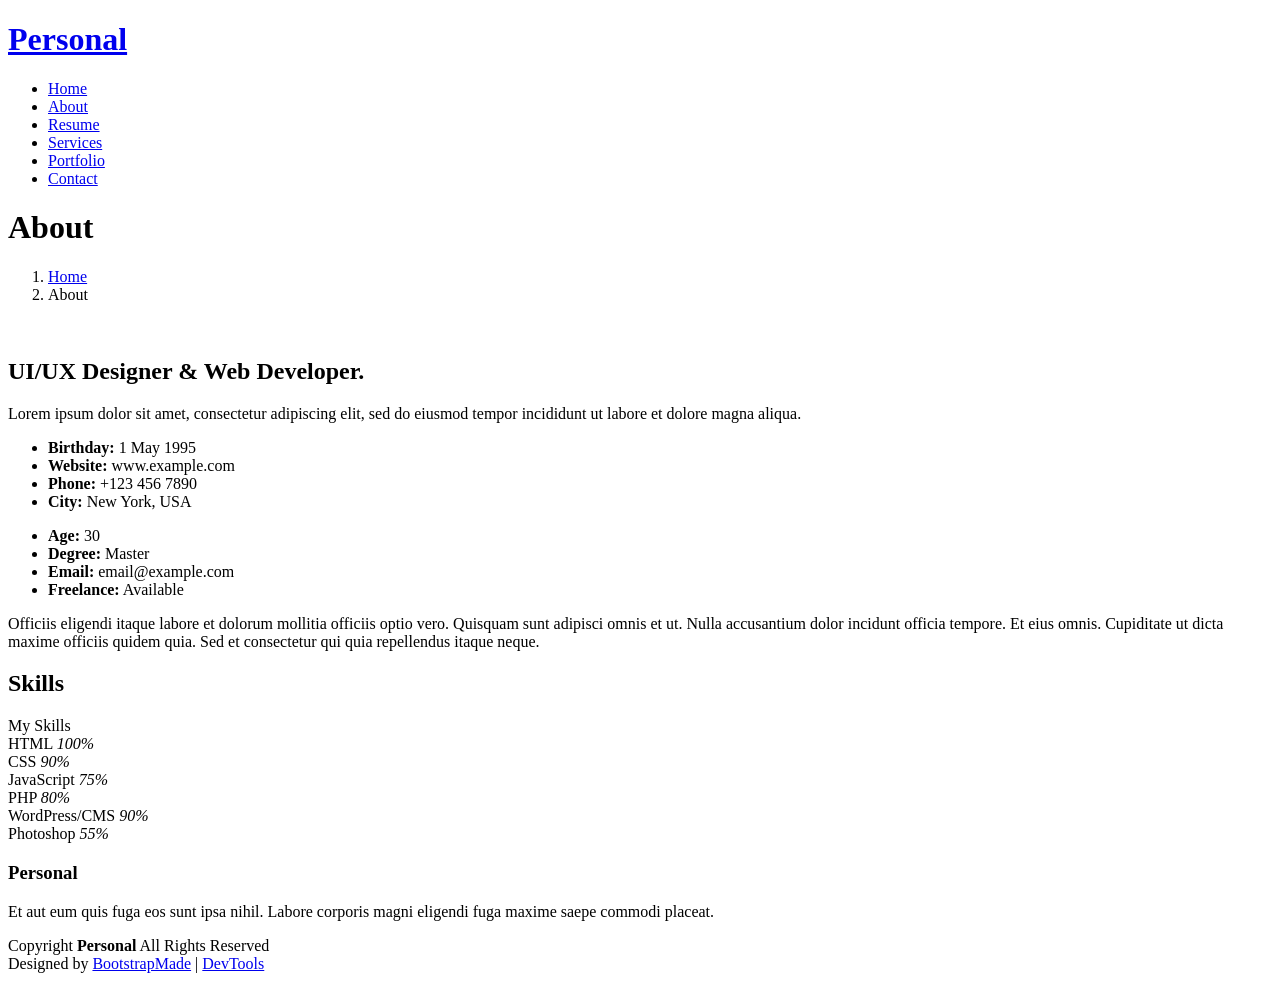
==== about.html @ 9b99c226 "Add files via upload" ====
<!DOCTYPE html>
<html lang="en">

<head>
  <meta charset="utf-8">
  <meta content="width=device-width, initial-scale=1.0" name="viewport">
  <title>About - Personal Bootstrap Template</title>
  <meta name="description" content="">
  <meta name="keywords" content="">

  <!-- Favicons -->
  <link href="assets/img/favicon.png" rel="icon">
  <link href="assets/img/apple-touch-icon.png" rel="apple-touch-icon">

  <!-- Fonts -->
  <link href="https://fonts.googleapis.com" rel="preconnect">
  <link href="https://fonts.gstatic.com" rel="preconnect" crossorigin>
  <link href="https://fonts.googleapis.com/css2?family=Roboto:ital,wght@0,100;0,300;0,400;0,500;0,700;0,900;1,100;1,300;1,400;1,500;1,700;1,900&family=Poppins:ital,wght@0,100;0,200;0,300;0,400;0,500;0,600;0,700;0,800;0,900;1,100;1,200;1,300;1,400;1,500;1,600;1,700;1,800;1,900&family=Raleway:ital,wght@0,100;0,200;0,300;0,400;0,500;0,600;0,700;0,800;0,900;1,100;1,200;1,300;1,400;1,500;1,600;1,700;1,800;1,900&display=swap" rel="stylesheet">

  <!-- Vendor CSS Files -->
  <link href="assets/vendor/bootstrap/css/bootstrap.min.css" rel="stylesheet">
  <link href="assets/vendor/bootstrap-icons/bootstrap-icons.css" rel="stylesheet">
  <link href="assets/vendor/aos/aos.css" rel="stylesheet">
  <link href="assets/vendor/swiper/swiper-bundle.min.css" rel="stylesheet">
  <link href="assets/vendor/glightbox/css/glightbox.min.css" rel="stylesheet">

  <!-- Main CSS File -->
  <link href="assets/css/main.css" rel="stylesheet">

  <!-- =======================================================
  * Template Name: Personal
  * Template URL: https://bootstrapmade.com/personal-free-resume-bootstrap-template/
  * Updated: Mar 05 2025 with Bootstrap v5.3.3
  * Author: BootstrapMade.com
  * License: https://bootstrapmade.com/license/
  ======================================================== -->
</head>

<body class="about-page">

  <header id="header" class="header d-flex align-items-center fixed-top">
    <div class="container-fluid container-xl position-relative d-flex align-items-center justify-content-between">

      <a href="index.html" class="logo d-flex align-items-center">
        <!-- Uncomment the line below if you also wish to use an image logo -->
        <!-- <img src="assets/img/logo.webp" alt=""> -->
        <h1 class="sitename">Personal</h1>
      </a>

      <nav id="navmenu" class="navmenu">
        <ul>
          <li><a href="index.html">Home</a></li>
          <li><a href="about.html" class="active">About</a></li>
          <li><a href="resume.html">Resume</a></li>
          <li><a href="services.html">Services</a></li>
          <li><a href="portfolio.html">Portfolio</a></li>
          <li><a href="contact.html">Contact</a></li>
        </ul>
        <i class="mobile-nav-toggle d-xl-none bi bi-list"></i>
      </nav>

    </div>
  </header>

  <main class="main">

    <!-- Page Title -->
    <div class="page-title" data-aos="fade">
      <div class="heading">
        <div class="container">
          <div class="row d-flex justify-content-center text-center">
            <div class="col-lg-8">
              <h1>About</h1>
            </div>
          </div>
        </div>
      </div>
      <nav class="breadcrumbs">
        <div class="container">
          <ol>
            <li><a href="index.html">Home</a></li>
            <li class="current">About</li>
          </ol>
        </div>
      </nav>
    </div><!-- End Page Title -->

    <!-- About Section -->
    <section id="about" class="about section">

      <div class="container" data-aos="fade-up" data-aos-delay="100">

        <div class="row gy-4 justify-content-center">
          <div class="col-lg-4">
            <img src="assets/img/profile-img.jpg" class="img-fluid" alt="">
          </div>
          <div class="col-lg-8 content">
            <h2>UI/UX Designer &amp; Web Developer.</h2>
            <p class="fst-italic py-3">
              Lorem ipsum dolor sit amet, consectetur adipiscing elit, sed do eiusmod tempor incididunt ut labore et dolore
              magna aliqua.
            </p>
            <div class="row">
              <div class="col-lg-6">
                <ul>
                  <li><i class="bi bi-chevron-right"></i> <strong>Birthday:</strong> <span>1 May 1995</span></li>
                  <li><i class="bi bi-chevron-right"></i> <strong>Website:</strong> <span>www.example.com</span></li>
                  <li><i class="bi bi-chevron-right"></i> <strong>Phone:</strong> <span>+123 456 7890</span></li>
                  <li><i class="bi bi-chevron-right"></i> <strong>City:</strong> <span>New York, USA</span></li>
                </ul>
              </div>
              <div class="col-lg-6">
                <ul>
                  <li><i class="bi bi-chevron-right"></i> <strong>Age:</strong> <span>30</span></li>
                  <li><i class="bi bi-chevron-right"></i> <strong>Degree:</strong> <span>Master</span></li>
                  <li><i class="bi bi-chevron-right"></i> <strong>Email:</strong> <span>email@example.com</span></li>
                  <li><i class="bi bi-chevron-right"></i> <strong>Freelance:</strong> <span>Available</span></li>
                </ul>
              </div>
            </div>
            <p class="py-3">
              Officiis eligendi itaque labore et dolorum mollitia officiis optio vero. Quisquam sunt adipisci omnis et ut. Nulla accusantium dolor incidunt officia tempore. Et eius omnis.
              Cupiditate ut dicta maxime officiis quidem quia. Sed et consectetur qui quia repellendus itaque neque.
            </p>
          </div>
        </div>

      </div>

    </section><!-- /About Section -->

    <!-- Skills Section -->
    <section id="skills" class="skills section">

      <!-- Section Title -->
      <div class="container section-title" data-aos="fade-up">
        <h2>Skills</h2>
        <div><span>My</span> <span class="description-title">Skills</span></div>
      </div><!-- End Section Title -->

      <div class="container" data-aos="fade-up" data-aos-delay="100">

        <div class="row skills-content skills-animation">

          <div class="col-lg-6">

            <div class="progress">
              <span class="skill"><span>HTML</span> <i class="val">100%</i></span>
              <div class="progress-bar-wrap">
                <div class="progress-bar" role="progressbar" aria-valuenow="100" aria-valuemin="0" aria-valuemax="100"></div>
              </div>
            </div><!-- End Skills Item -->

            <div class="progress">
              <span class="skill"><span>CSS</span> <i class="val">90%</i></span>
              <div class="progress-bar-wrap">
                <div class="progress-bar" role="progressbar" aria-valuenow="90" aria-valuemin="0" aria-valuemax="100"></div>
              </div>
            </div><!-- End Skills Item -->

            <div class="progress">
              <span class="skill"><span>JavaScript</span> <i class="val">75%</i></span>
              <div class="progress-bar-wrap">
                <div class="progress-bar" role="progressbar" aria-valuenow="75" aria-valuemin="0" aria-valuemax="100"></div>
              </div>
            </div><!-- End Skills Item -->

          </div>

          <div class="col-lg-6">

            <div class="progress">
              <span class="skill"><span>PHP</span> <i class="val">80%</i></span>
              <div class="progress-bar-wrap">
                <div class="progress-bar" role="progressbar" aria-valuenow="80" aria-valuemin="0" aria-valuemax="100"></div>
              </div>
            </div><!-- End Skills Item -->

            <div class="progress">
              <span class="skill"><span>WordPress/CMS</span> <i class="val">90%</i></span>
              <div class="progress-bar-wrap">
                <div class="progress-bar" role="progressbar" aria-valuenow="90" aria-valuemin="0" aria-valuemax="100"></div>
              </div>
            </div><!-- End Skills Item -->

            <div class="progress">
              <span class="skill"><span>Photoshop</span> <i class="val">55%</i></span>
              <div class="progress-bar-wrap">
                <div class="progress-bar" role="progressbar" aria-valuenow="55" aria-valuemin="0" aria-valuemax="100"></div>
              </div>
            </div><!-- End Skills Item -->

          </div>

        </div>

      </div>

    </section><!-- /Skills Section -->

  </main>

  <footer id="footer" class="footer dark-background">
    <div class="container">
      <h3 class="sitename">Personal</h3>
      <p>Et aut eum quis fuga eos sunt ipsa nihil. Labore corporis magni eligendi fuga maxime saepe commodi placeat.</p>
      <div class="social-links d-flex justify-content-center">
        <a href=""><i class="bi bi-twitter-x"></i></a>
        <a href=""><i class="bi bi-facebook"></i></a>
        <a href=""><i class="bi bi-instagram"></i></a>
        <a href=""><i class="bi bi-skype"></i></a>
        <a href=""><i class="bi bi-linkedin"></i></a>
      </div>
      <div class="container">
        <div class="copyright">
          <span>Copyright</span> <strong class="px-1 sitename">Personal</strong> <span>All Rights Reserved</span>
        </div>
        <div class="credits">
          <!-- All the links in the footer should remain intact. -->
          <!-- You can delete the links only if you've purchased the pro version. -->
          <!-- Licensing information: https://bootstrapmade.com/license/ -->
          <!-- Purchase the pro version with working PHP/AJAX contact form: [buy-url] -->
          Designed by <a href="https://bootstrapmade.com/">BootstrapMade</a> | <a href="https://bootstrapmade.com/tools/">DevTools</a>
        </div>
      </div>
    </div>
  </footer>

  <!-- Scroll Top -->
  <a href="#" id="scroll-top" class="scroll-top d-flex align-items-center justify-content-center"><i class="bi bi-arrow-up-short"></i></a>

  <!-- Preloader -->
  <div id="preloader"></div>

  <!-- Vendor JS Files -->
  <script src="assets/vendor/bootstrap/js/bootstrap.bundle.min.js"></script>
  <script src="assets/vendor/php-email-form/validate.js"></script>
  <script src="assets/vendor/aos/aos.js"></script>
  <script src="assets/vendor/typed.js/typed.umd.js"></script>
  <script src="assets/vendor/purecounter/purecounter_vanilla.js"></script>
  <script src="assets/vendor/waypoints/noframework.waypoints.js"></script>
  <script src="assets/vendor/swiper/swiper-bundle.min.js"></script>
  <script src="assets/vendor/glightbox/js/glightbox.min.js"></script>
  <script src="assets/vendor/imagesloaded/imagesloaded.pkgd.min.js"></script>
  <script src="assets/vendor/isotope-layout/isotope.pkgd.min.js"></script>

  <!-- Main JS File -->
  <script src="assets/js/main.js"></script>

</body>

</html>
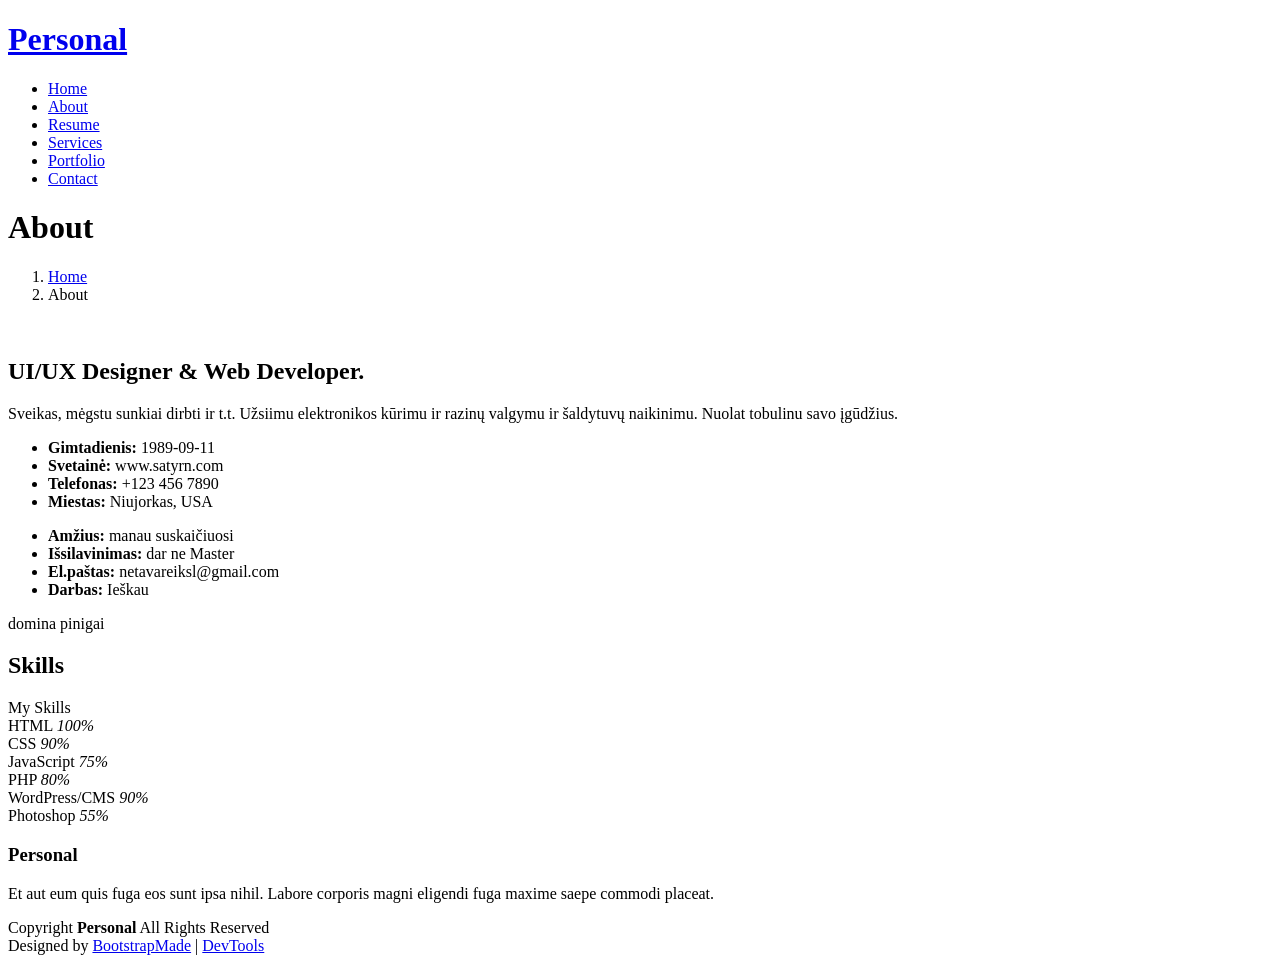
==== commit fe63bbdf: "Add files via upload" ====
--- a/about.html
+++ b/about.html
@@ -97,30 +97,30 @@
           <div class="col-lg-8 content">
             <h2>UI/UX Designer &amp; Web Developer.</h2>
             <p class="fst-italic py-3">
-              Lorem ipsum dolor sit amet, consectetur adipiscing elit, sed do eiusmod tempor incididunt ut labore et dolore
-              magna aliqua.
+              Sveikas, mėgstu sunkiai dirbti ir t.t. 
+              Užsiimu elektronikos kūrimu ir razinų valgymu ir šaldytuvų naikinimu. 
+              Nuolat tobulinu savo įgūdžius.
             </p>
             <div class="row">
               <div class="col-lg-6">
                 <ul>
-                  <li><i class="bi bi-chevron-right"></i> <strong>Birthday:</strong> <span>1 May 1995</span></li>
-                  <li><i class="bi bi-chevron-right"></i> <strong>Website:</strong> <span>www.example.com</span></li>
-                  <li><i class="bi bi-chevron-right"></i> <strong>Phone:</strong> <span>+123 456 7890</span></li>
-                  <li><i class="bi bi-chevron-right"></i> <strong>City:</strong> <span>New York, USA</span></li>
+                  <li><i class="bi bi-chevron-right"></i> <strong>Gimtadienis:</strong> <span>1989-09-11</span></li>
+                  <li><i class="bi bi-chevron-right"></i> <strong>Svetainė:</strong> <span>www.satyrn.com</span></li>
+                  <li><i class="bi bi-chevron-right"></i> <strong>Telefonas:</strong> <span>+123 456 7890</span></li>
+                  <li><i class="bi bi-chevron-right"></i> <strong>Miestas:</strong> <span>Niujorkas, USA</span></li>
                 </ul>
               </div>
               <div class="col-lg-6">
                 <ul>
-                  <li><i class="bi bi-chevron-right"></i> <strong>Age:</strong> <span>30</span></li>
-                  <li><i class="bi bi-chevron-right"></i> <strong>Degree:</strong> <span>Master</span></li>
-                  <li><i class="bi bi-chevron-right"></i> <strong>Email:</strong> <span>email@example.com</span></li>
-                  <li><i class="bi bi-chevron-right"></i> <strong>Freelance:</strong> <span>Available</span></li>
+                  <li><i class="bi bi-chevron-right"></i> <strong>Amžius:</strong> <span>manau suskaičiuosi</span></li>
+                  <li><i class="bi bi-chevron-right"></i> <strong>Išsilavinimas:</strong> <span>dar ne Master</span></li>
+                  <li><i class="bi bi-chevron-right"></i> <strong>El.paštas:</strong> <span>netavareiksl@gmail.com</span></li>
+                  <li><i class="bi bi-chevron-right"></i> <strong>Darbas:</strong> <span>Ieškau</span></li>
                 </ul>
               </div>
             </div>
             <p class="py-3">
-              Officiis eligendi itaque labore et dolorum mollitia officiis optio vero. Quisquam sunt adipisci omnis et ut. Nulla accusantium dolor incidunt officia tempore. Et eius omnis.
-              Cupiditate ut dicta maxime officiis quidem quia. Sed et consectetur qui quia repellendus itaque neque.
+              domina pinigai
             </p>
           </div>
         </div>
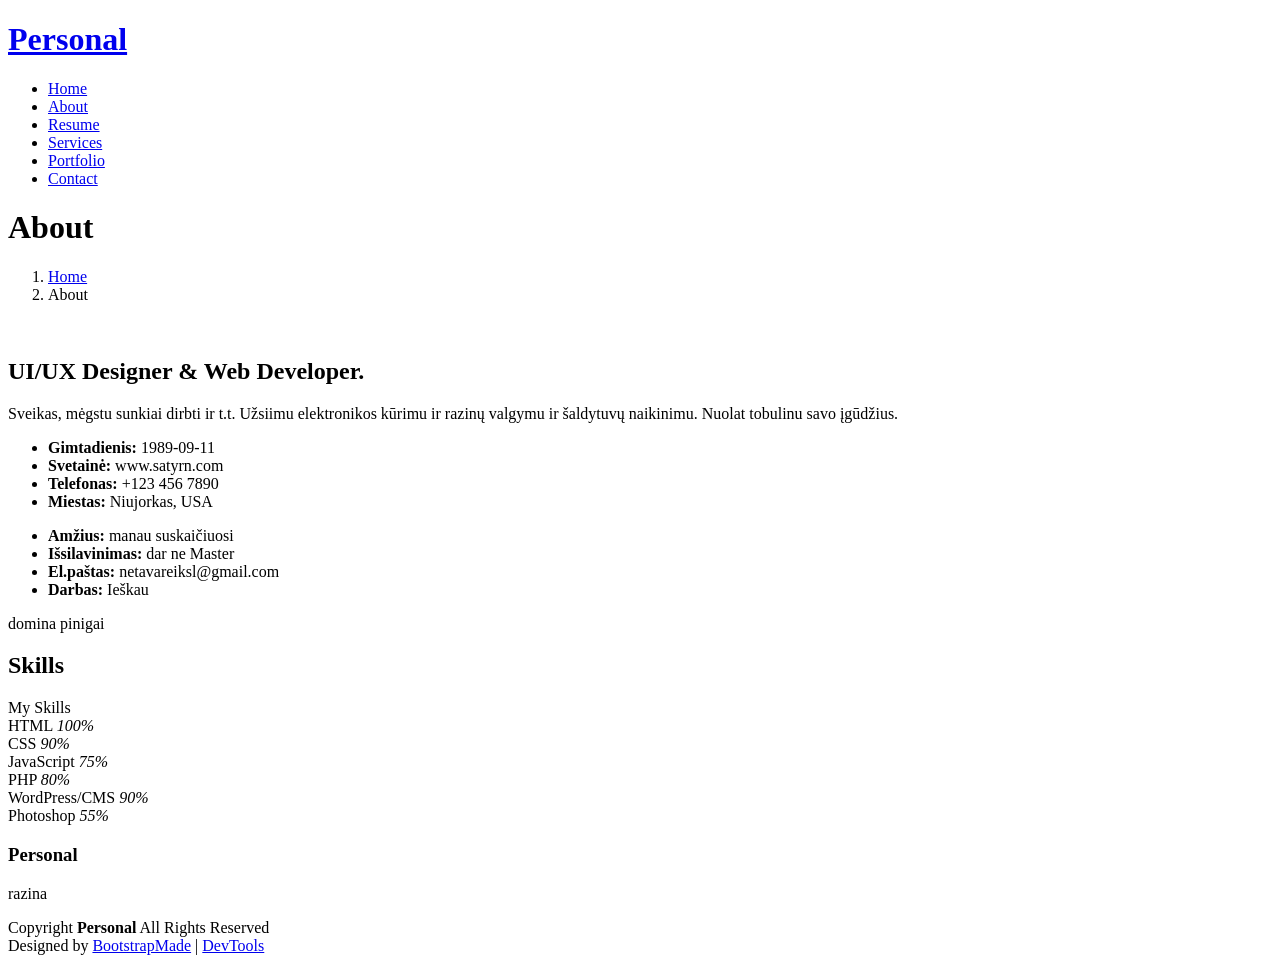
==== commit fa694fab: "Add files via upload" ====
--- a/about.html
+++ b/about.html
@@ -203,7 +203,7 @@
   <footer id="footer" class="footer dark-background">
     <div class="container">
       <h3 class="sitename">Personal</h3>
-      <p>Et aut eum quis fuga eos sunt ipsa nihil. Labore corporis magni eligendi fuga maxime saepe commodi placeat.</p>
+      <p>razina</p>
       <div class="social-links d-flex justify-content-center">
         <a href=""><i class="bi bi-twitter-x"></i></a>
         <a href=""><i class="bi bi-facebook"></i></a>
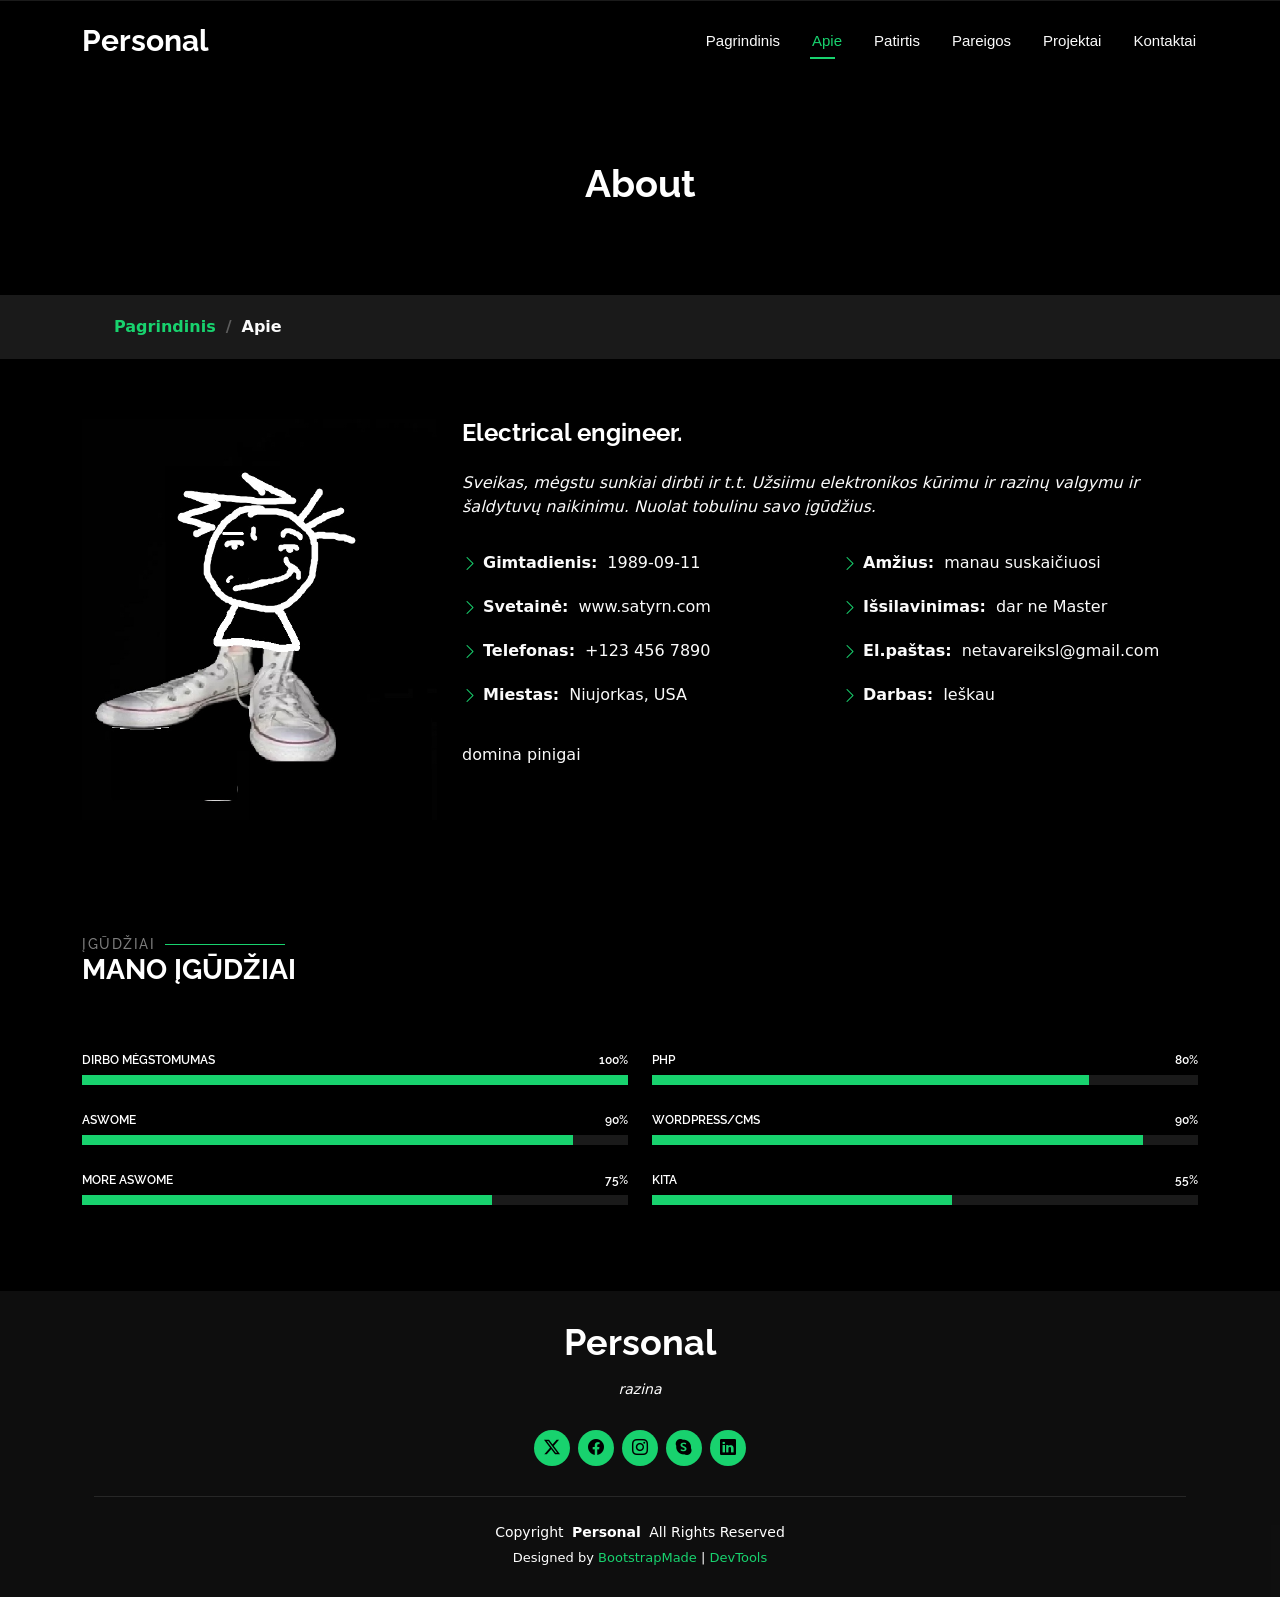
==== commit eca05434: "Add files via upload" ====
--- a/about.html
+++ b/about.html
@@ -49,12 +49,12 @@
 
       <nav id="navmenu" class="navmenu">
         <ul>
-          <li><a href="index.html">Home</a></li>
-          <li><a href="about.html" class="active">About</a></li>
-          <li><a href="resume.html">Resume</a></li>
-          <li><a href="services.html">Services</a></li>
-          <li><a href="portfolio.html">Portfolio</a></li>
-          <li><a href="contact.html">Contact</a></li>
+          <li><a href="index.html">Pagrindinis</a></li>
+          <li><a href="about.html" class="active">Apie</a></li>
+          <li><a href="resume.html">Patirtis</a></li>
+          <li><a href="services.html">Pareigos</a></li>
+          <li><a href="portfolio.html">Projektai</a></li>
+          <li><a href="contact.html">Kontaktai</a></li>
         </ul>
         <i class="mobile-nav-toggle d-xl-none bi bi-list"></i>
       </nav>
@@ -78,8 +78,8 @@
       <nav class="breadcrumbs">
         <div class="container">
           <ol>
-            <li><a href="index.html">Home</a></li>
-            <li class="current">About</li>
+            <li><a href="index.html">Pagrindinis</a></li>
+            <li class="current">Apie</li>
           </ol>
         </div>
       </nav>
@@ -95,7 +95,7 @@
             <img src="assets/img/profile-img.jpg" class="img-fluid" alt="">
           </div>
           <div class="col-lg-8 content">
-            <h2>UI/UX Designer &amp; Web Developer.</h2>
+            <h2> Electrical engineer.</h2>
             <p class="fst-italic py-3">
               Sveikas, mėgstu sunkiai dirbti ir t.t. 
               Užsiimu elektronikos kūrimu ir razinų valgymu ir šaldytuvų naikinimu. 
@@ -134,8 +134,8 @@
 
       <!-- Section Title -->
       <div class="container section-title" data-aos="fade-up">
-        <h2>Skills</h2>
-        <div><span>My</span> <span class="description-title">Skills</span></div>
+        <h2>Įgūdžiai</h2>
+        <div><span>Mano</span> <span class="description-title">Įgūdžiai</span></div>
       </div><!-- End Section Title -->
 
       <div class="container" data-aos="fade-up" data-aos-delay="100">
@@ -145,21 +145,21 @@
           <div class="col-lg-6">
 
             <div class="progress">
-              <span class="skill"><span>HTML</span> <i class="val">100%</i></span>
+              <span class="skill"><span>dirbo mėgstomumas</span> <i class="val">100%</i></span>
               <div class="progress-bar-wrap">
                 <div class="progress-bar" role="progressbar" aria-valuenow="100" aria-valuemin="0" aria-valuemax="100"></div>
               </div>
             </div><!-- End Skills Item -->
 
             <div class="progress">
-              <span class="skill"><span>CSS</span> <i class="val">90%</i></span>
+              <span class="skill"><span>aswome</span> <i class="val">90%</i></span>
               <div class="progress-bar-wrap">
                 <div class="progress-bar" role="progressbar" aria-valuenow="90" aria-valuemin="0" aria-valuemax="100"></div>
               </div>
             </div><!-- End Skills Item -->
 
             <div class="progress">
-              <span class="skill"><span>JavaScript</span> <i class="val">75%</i></span>
+              <span class="skill"><span>more aswome</span> <i class="val">75%</i></span>
               <div class="progress-bar-wrap">
                 <div class="progress-bar" role="progressbar" aria-valuenow="75" aria-valuemin="0" aria-valuemax="100"></div>
               </div>
@@ -184,7 +184,7 @@
             </div><!-- End Skills Item -->
 
             <div class="progress">
-              <span class="skill"><span>Photoshop</span> <i class="val">55%</i></span>
+              <span class="skill"><span>kita</span> <i class="val">55%</i></span>
               <div class="progress-bar-wrap">
                 <div class="progress-bar" role="progressbar" aria-valuenow="55" aria-valuemin="0" aria-valuemax="100"></div>
               </div>
--- a/assets/css/main.css
+++ b/assets/css/main.css
@@ -0,0 +1,1476 @@
+/**
+* Template Name: Personal
+* Template URL: https://bootstrapmade.com/personal-free-resume-bootstrap-template/
+* Updated: Mar 05 2025 with Bootstrap v5.3.3
+* Author: BootstrapMade.com
+* License: https://bootstrapmade.com/license/
+*/
+
+/*--------------------------------------------------------------
+# Font & Color Variables
+# Help: https://bootstrapmade.com/color-system/
+--------------------------------------------------------------*/
+/* Fonts */
+:root {
+  --default-font: "Roboto",  system-ui, -apple-system, "Segoe UI", Roboto, "Helvetica Neue", Arial, "Noto Sans", "Liberation Sans", sans-serif, "Apple Color Emoji", "Segoe UI Emoji", "Segoe UI Symbol", "Noto Color Emoji";
+  --heading-font: "Raleway",  sans-serif;
+  --nav-font: "Poppins",  sans-serif;
+}
+
+/* Global Colors - The following color variables are used throughout the website. Updating them here will change the color scheme of the entire website */
+:root { 
+  --background-color: #000000; /* Background color for the entire website, including individual sections */
+  --default-color: #fafafa; /* Default color used for the majority of the text content across the entire website */
+  --heading-color: #ffffff; /* Color for headings, subheadings and title throughout the website */
+  --accent-color: #18d26e; /* Accent color that represents your brand on the website. It's used for buttons, links, and other elements that need to stand out */
+  --surface-color: #1a1a1a; /* The surface color is used as a background of boxed elements within sections, such as cards, icon boxes, or other elements that require a visual separation from the global background. */
+  --contrast-color: #000000; /* Contrast color for text, ensuring readability against backgrounds of accent, heading, or default colors. */
+}
+
+/* Nav Menu Colors - The following color variables are used specifically for the navigation menu. They are separate from the global colors to allow for more customization options */
+:root {
+  --nav-color: #fafafa;  /* The default color of the main navmenu links */
+  --nav-hover-color: #18d26e; /* Applied to main navmenu links when they are hovered over or active */
+  --nav-mobile-background-color: #1a1a1a; /* Used as the background color for mobile navigation menu */
+  --nav-dropdown-background-color: #1a1a1a; /* Used as the background color for dropdown items that appear when hovering over primary navigation items */
+  --nav-dropdown-color: #fafafa; /* Used for navigation links of the dropdown items in the navigation menu. */
+  --nav-dropdown-hover-color: #18d26e; /* Similar to --nav-hover-color, this color is applied to dropdown navigation links when they are hovered over. */
+}
+
+/* Color Presets - These classes override global colors when applied to any section or element, providing reuse of the sam color scheme. */
+
+.light-background {
+  --background-color: #1a1a1a;
+  --surface-color: #343434;
+}
+
+.dark-background {
+  --background-color: rgba(15, 15, 15, 0.975);
+  --default-color: #ffffff;
+  --heading-color: #ffffff;
+  --surface-color: #292929f9;
+  --contrast-color: #000000;
+}
+
+/* Smooth scroll */
+:root {
+  scroll-behavior: smooth;
+}
+
+/*--------------------------------------------------------------
+# General Styling & Shared Classes
+--------------------------------------------------------------*/
+body {
+  color: var(--default-color);
+  background-color: var(--background-color);
+  font-family: var(--default-font);
+}
+
+a {
+  color: var(--accent-color);
+  text-decoration: none;
+  transition: 0.3s;
+}
+
+a:hover {
+  color: color-mix(in srgb, var(--accent-color), transparent 25%);
+  text-decoration: none;
+}
+
+h1,
+h2,
+h3,
+h4,
+h5,
+h6 {
+  color: var(--heading-color);
+  font-family: var(--heading-font);
+}
+
+/* PHP Email Form Messages
+------------------------------*/
+.php-email-form .error-message {
+  display: none;
+  background: #df1529;
+  color: #ffffff;
+  text-align: left;
+  padding: 15px;
+  margin-bottom: 24px;
+  font-weight: 600;
+}
+
+.php-email-form .sent-message {
+  display: none;
+  color: #ffffff;
+  background: #059652;
+  text-align: center;
+  padding: 15px;
+  margin-bottom: 24px;
+  font-weight: 600;
+}
+
+.php-email-form .loading {
+  display: none;
+  background: var(--surface-color);
+  text-align: center;
+  padding: 15px;
+  margin-bottom: 24px;
+}
+
+.php-email-form .loading:before {
+  content: "";
+  display: inline-block;
+  border-radius: 50%;
+  width: 24px;
+  height: 24px;
+  margin: 0 10px -6px 0;
+  border: 3px solid var(--accent-color);
+  border-top-color: var(--surface-color);
+  animation: php-email-form-loading 1s linear infinite;
+}
+
+@keyframes php-email-form-loading {
+  0% {
+    transform: rotate(0deg);
+  }
+
+  100% {
+    transform: rotate(360deg);
+  }
+}
+
+/*--------------------------------------------------------------
+# Global Header
+--------------------------------------------------------------*/
+.header {
+  --background-color: rgba(0, 0, 0, 0);
+  color: var(--default-color);
+  background-color: var(--background-color);
+  padding: 15px 0;
+  transition: all 0.5s;
+  z-index: 997;
+}
+
+.header .logo {
+  line-height: 1;
+}
+
+.header .logo img {
+  max-height: 32px;
+  margin-right: 8px;
+}
+
+.header .logo h1 {
+  font-size: 30px;
+  margin: 0;
+  font-weight: 700;
+  color: var(--heading-color);
+}
+
+.scrolled .header {
+  box-shadow: 0px 0 18px rgba(0, 0, 0, 0.1);
+}
+
+/* Global Header on Scroll
+------------------------------*/
+.scrolled .header {
+  --background-color: rgba(0, 0, 0, 0.8);
+}
+
+/*--------------------------------------------------------------
+# Navigation Menu
+--------------------------------------------------------------*/
+/* Desktop Navigation */
+@media (min-width: 1200px) {
+  .navmenu {
+    padding: 0;
+  }
+
+  .navmenu ul {
+    margin: 0;
+    padding: 0;
+    display: flex;
+    list-style: none;
+    align-items: center;
+  }
+
+  .navmenu li {
+    position: relative;
+  }
+
+  .navmenu>ul>li {
+    white-space: nowrap;
+    padding: 15px 14px;
+  }
+
+  .navmenu>ul>li:last-child {
+    padding-right: 0;
+  }
+
+  .navmenu a,
+  .navmenu a:focus {
+    color: var(--nav-color);
+    font-size: 15px;
+    padding: 0 2px;
+    font-family: var(--nav-font);
+    font-weight: 400;
+    display: flex;
+    align-items: center;
+    justify-content: space-between;
+    white-space: nowrap;
+    transition: 0.3s;
+    position: relative;
+  }
+
+  .navmenu a i,
+  .navmenu a:focus i {
+    font-size: 12px;
+    line-height: 0;
+    margin-left: 5px;
+    transition: 0.3s;
+  }
+
+  .navmenu>ul>li>a:before {
+    content: "";
+    position: absolute;
+    height: 2px;
+    bottom: -6px;
+    left: 0;
+    background-color: var(--nav-hover-color);
+    visibility: hidden;
+    width: 0px;
+    transition: all 0.3s ease-in-out 0s;
+  }
+
+  .navmenu a:hover:before,
+  .navmenu li:hover>a:before,
+  .navmenu .active:before {
+    visibility: visible;
+    width: 25px;
+  }
+
+  .navmenu li:hover>a,
+  .navmenu .active,
+  .navmenu .active:focus {
+    color: var(--nav-hover-color);
+  }
+
+  .navmenu .dropdown ul {
+    margin: 0;
+    padding: 10px 0;
+    background: var(--nav-dropdown-background-color);
+    display: block;
+    position: absolute;
+    visibility: hidden;
+    left: 14px;
+    top: 130%;
+    opacity: 0;
+    transition: 0.3s;
+    border-radius: 4px;
+    z-index: 99;
+    box-shadow: 0px 0px 30px rgba(0, 0, 0, 0.1);
+  }
+
+  .navmenu .dropdown ul li {
+    min-width: 200px;
+  }
+
+  .navmenu .dropdown ul a {
+    padding: 10px 20px;
+    font-size: 15px;
+    text-transform: none;
+    color: var(--nav-dropdown-color);
+  }
+
+  .navmenu .dropdown ul a i {
+    font-size: 12px;
+  }
+
+  .navmenu .dropdown ul a:hover,
+  .navmenu .dropdown ul .active:hover,
+  .navmenu .dropdown ul li:hover>a {
+    color: var(--nav-dropdown-hover-color);
+  }
+
+  .navmenu .dropdown:hover>ul {
+    opacity: 1;
+    top: 100%;
+    visibility: visible;
+  }
+
+  .navmenu .dropdown .dropdown ul {
+    top: 0;
+    left: -90%;
+    visibility: hidden;
+  }
+
+  .navmenu .dropdown .dropdown:hover>ul {
+    opacity: 1;
+    top: 0;
+    left: -100%;
+    visibility: visible;
+  }
+}
+
+/* Mobile Navigation */
+@media (max-width: 1199px) {
+  .mobile-nav-toggle {
+    color: var(--nav-color);
+    font-size: 28px;
+    line-height: 0;
+    margin-right: 10px;
+    cursor: pointer;
+    transition: color 0.3s;
+  }
+
+  .navmenu {
+    padding: 0;
+    z-index: 9997;
+  }
+
+  .navmenu ul {
+    display: none;
+    list-style: none;
+    position: absolute;
+    inset: 60px 20px 20px 20px;
+    padding: 10px 0;
+    margin: 0;
+    border-radius: 6px;
+    background-color: var(--nav-mobile-background-color);
+    border: 1px solid color-mix(in srgb, var(--default-color), transparent 90%);
+    box-shadow: none;
+    overflow-y: auto;
+    transition: 0.3s;
+    z-index: 9998;
+  }
+
+  .navmenu a,
+  .navmenu a:focus {
+    color: var(--nav-dropdown-color);
+    padding: 10px 20px;
+    font-family: var(--nav-font);
+    font-size: 17px;
+    font-weight: 500;
+    display: flex;
+    align-items: center;
+    justify-content: space-between;
+    white-space: nowrap;
+    transition: 0.3s;
+  }
+
+  .navmenu a i,
+  .navmenu a:focus i {
+    font-size: 12px;
+    line-height: 0;
+    margin-left: 5px;
+    width: 30px;
+    height: 30px;
+    display: flex;
+    align-items: center;
+    justify-content: center;
+    border-radius: 50%;
+    transition: 0.3s;
+    background-color: color-mix(in srgb, var(--accent-color), transparent 90%);
+  }
+
+  .navmenu a i:hover,
+  .navmenu a:focus i:hover {
+    background-color: var(--accent-color);
+    color: var(--contrast-color);
+  }
+
+  .navmenu a:hover,
+  .navmenu .active,
+  .navmenu .active:focus {
+    color: var(--nav-dropdown-hover-color);
+  }
+
+  .navmenu .active i,
+  .navmenu .active:focus i {
+    background-color: var(--accent-color);
+    color: var(--contrast-color);
+    transform: rotate(180deg);
+  }
+
+  .navmenu .dropdown ul {
+    position: static;
+    display: none;
+    z-index: 99;
+    padding: 10px 0;
+    margin: 10px 20px;
+    background-color: var(--nav-dropdown-background-color);
+    transition: all 0.5s ease-in-out;
+  }
+
+  .navmenu .dropdown ul ul {
+    background-color: rgba(33, 37, 41, 0.1);
+  }
+
+  .navmenu .dropdown>.dropdown-active {
+    display: block;
+    background-color: rgba(33, 37, 41, 0.03);
+  }
+
+  .mobile-nav-active {
+    overflow: hidden;
+  }
+
+  .mobile-nav-active .mobile-nav-toggle {
+    color: #fff;
+    position: absolute;
+    font-size: 32px;
+    top: 15px;
+    right: 15px;
+    margin-right: 0;
+    z-index: 9999;
+  }
+
+  .mobile-nav-active .navmenu {
+    position: fixed;
+    overflow: hidden;
+    inset: 0;
+    background: rgba(33, 37, 41, 0.8);
+    transition: 0.3s;
+  }
+
+  .mobile-nav-active .navmenu>ul {
+    display: block;
+  }
+}
+
+/*--------------------------------------------------------------
+# Global Footer
+--------------------------------------------------------------*/
+.footer {
+  color: var(--default-color);
+  background-color: var(--background-color);
+  font-size: 14px;
+  text-align: center;
+  padding: 30px 0;
+  position: relative;
+}
+
+.footer h3 {
+  font-size: 36px;
+  font-weight: 700;
+  position: relative;
+  padding: 0;
+  margin: 0 0 15px 0;
+}
+
+.footer p {
+  font-size: 15;
+  font-style: italic;
+  padding: 0;
+  margin: 0 0 30px 0;
+}
+
+.footer .social-links {
+  margin: 0 0 30px 0;
+}
+
+.footer .social-links a {
+  font-size: 16px;
+  display: flex;
+  align-items: center;
+  justify-content: center;
+  background: var(--accent-color);
+  color: var(--contrast-color);
+  line-height: 1;
+  margin: 0 4px;
+  border-radius: 50%;
+  text-align: center;
+  width: 36px;
+  height: 36px;
+  transition: 0.3s;
+}
+
+.footer .social-links a:hover {
+  background: color-mix(in srgb, var(--accent-color), transparent 20%);
+  text-decoration: none;
+}
+
+.footer .copyright {
+  padding-top: 25px;
+  border-top: 1px solid color-mix(in srgb, var(--default-color), transparent 90%);
+}
+
+.footer .credits {
+  font-size: 13px;
+  padding-top: 5px;
+}
+
+/*--------------------------------------------------------------
+# Preloader
+--------------------------------------------------------------*/
+#preloader {
+  position: fixed;
+  inset: 0;
+  z-index: 999999;
+  overflow: hidden;
+  background: var(--background-color);
+  transition: all 0.6s ease-out;
+}
+
+#preloader:before {
+  content: "";
+  position: fixed;
+  top: calc(50% - 30px);
+  left: calc(50% - 30px);
+  border: 6px solid #ffffff;
+  border-color: var(--accent-color) transparent var(--accent-color) transparent;
+  border-radius: 50%;
+  width: 60px;
+  height: 60px;
+  animation: animate-preloader 1.5s linear infinite;
+}
+
+@keyframes animate-preloader {
+  0% {
+    transform: rotate(0deg);
+  }
+
+  100% {
+    transform: rotate(360deg);
+  }
+}
+
+/*--------------------------------------------------------------
+# Scroll Top Button
+--------------------------------------------------------------*/
+.scroll-top {
+  position: fixed;
+  visibility: hidden;
+  opacity: 0;
+  right: 15px;
+  bottom: -15px;
+  z-index: 99999;
+  background-color: var(--accent-color);
+  width: 44px;
+  height: 44px;
+  border-radius: 50px;
+  transition: all 0.4s;
+}
+
+.scroll-top i {
+  font-size: 24px;
+  color: var(--contrast-color);
+  line-height: 0;
+}
+
+.scroll-top:hover {
+  background-color: color-mix(in srgb, var(--accent-color), transparent 20%);
+  color: var(--contrast-color);
+}
+
+.scroll-top.active {
+  visibility: visible;
+  opacity: 1;
+  bottom: 15px;
+}
+
+/*--------------------------------------------------------------
+# Disable aos animation delay on mobile devices
+--------------------------------------------------------------*/
+@media screen and (max-width: 768px) {
+  [data-aos-delay] {
+    transition-delay: 0 !important;
+  }
+}
+
+/*--------------------------------------------------------------
+# Global Page Titles & Breadcrumbs
+--------------------------------------------------------------*/
+.page-title {
+  color: var(--default-color);
+  background-color: var(--background-color);
+  position: relative;
+}
+
+.page-title .heading {
+  padding: 160px 0 80px 0;
+  border-top: 1px solid color-mix(in srgb, var(--default-color), transparent 90%);
+}
+
+.page-title .heading h1 {
+  font-size: 38px;
+  font-weight: 700;
+}
+
+.page-title nav {
+  background-color: color-mix(in srgb, var(--default-color), transparent 90%);
+  padding: 20px 0;
+}
+
+.page-title nav ol {
+  display: flex;
+  flex-wrap: wrap;
+  list-style: none;
+  margin: 0;
+  font-size: 16px;
+  font-weight: 600;
+}
+
+.page-title nav ol li+li {
+  padding-left: 10px;
+}
+
+.page-title nav ol li+li::before {
+  content: "/";
+  display: inline-block;
+  padding-right: 10px;
+  color: color-mix(in srgb, var(--default-color), transparent 70%);
+}
+
+/*--------------------------------------------------------------
+# Global Sections
+--------------------------------------------------------------*/
+section,
+.section {
+  color: var(--default-color);
+  background-color: var(--background-color);
+  padding: 60px 0;
+  scroll-margin-top: 100px;
+  overflow: clip;
+}
+
+@media (max-width: 1199px) {
+
+  section,
+  .section {
+    scroll-margin-top: 66px;
+  }
+}
+
+/*--------------------------------------------------------------
+# Global Section Titles
+--------------------------------------------------------------*/
+.section-title {
+  padding-bottom: 60px;
+  position: relative;
+}
+
+.section-title h2 {
+  font-size: 14px;
+  font-weight: 500;
+  padding: 0;
+  line-height: 1px;
+  margin: 0;
+  letter-spacing: 1.5px;
+  text-transform: uppercase;
+  color: color-mix(in srgb, var(--default-color), transparent 50%);
+  position: relative;
+}
+
+.section-title h2::after {
+  content: "";
+  width: 120px;
+  height: 1px;
+  display: inline-block;
+  background: var(--accent-color);
+  margin: 4px 10px;
+}
+
+.section-title div {
+  color: var(--heading-color);
+  margin: 0;
+  margin: 0;
+  font-size: 28px;
+  font-weight: 700;
+  text-transform: uppercase;
+  font-family: var(--heading-font);
+}
+
+/*--------------------------------------------------------------
+# Hero Section
+--------------------------------------------------------------*/
+.hero {
+  width: 100%;
+  min-height: 100vh;
+  position: relative;
+  padding: 80px 0;
+  display: flex;
+  align-items: center;
+  justify-content: center;
+}
+
+.hero img {
+  position: absolute;
+  inset: 0;
+  display: block;
+  width: 100%;
+  height: 100%;
+  object-fit: cover;
+  z-index: 1;
+}
+
+.hero .container {
+  position: relative;
+  z-index: 3;
+}
+
+.hero h2 {
+  margin: 0;
+  font-size: 64px;
+  font-weight: 700;
+}
+
+.hero p {
+  margin: 5px 0 0 0;
+  font-size: 26px;
+}
+
+.hero p span {
+  letter-spacing: 1px;
+  border-bottom: 2px solid var(--accent-color);
+}
+
+.hero .social-links {
+  margin-top: 25px;
+}
+
+.hero .social-links a {
+  background-color: color-mix(in srgb, var(--default-color), transparent 90%);
+  color: var(--default-color);
+  font-size: 14px;
+  width: 40px;
+  height: 40px;
+  border-radius: 50px;
+  display: inline-flex;
+  align-items: center;
+  justify-content: center;
+  margin-right: 20px;
+  transition: 0.3s;
+}
+
+.hero .social-links a:hover {
+  background-color: var(--accent-color);
+}
+
+@media (max-width: 768px) {
+  .hero h2 {
+    font-size: 32px;
+  }
+
+  .hero p {
+    font-size: 20px;
+  }
+}
+
+/*--------------------------------------------------------------
+# About Section
+--------------------------------------------------------------*/
+.about .content h2 {
+  font-weight: 700;
+  font-size: 24px;
+}
+
+.about .content ul {
+  list-style: none;
+  padding: 0;
+}
+
+.about .content ul li {
+  margin-bottom: 20px;
+  display: flex;
+  align-items: center;
+}
+
+.about .content ul strong {
+  margin-right: 10px;
+}
+
+.about .content ul i {
+  font-size: 16px;
+  margin-right: 5px;
+  color: var(--accent-color);
+  line-height: 0;
+}
+
+/*--------------------------------------------------------------
+# Stats Section
+--------------------------------------------------------------*/
+.stats i {
+  background-color: var(--surface-color);
+  color: var(--accent-color);
+  box-shadow: 0px 2px 25px rgba(0, 0, 0, 0.1);
+  width: 54px;
+  height: 54px;
+  font-size: 24px;
+  border-radius: 50px;
+  border: 2px solid var(--background-color);
+  display: inline-flex;
+  align-items: center;
+  justify-content: center;
+  position: relative;
+  z-index: 1;
+}
+
+.stats .stats-item {
+  background-color: var(--surface-color);
+  margin-top: -27px;
+  padding: 30px 30px 25px 30px;
+  width: 100%;
+  position: relative;
+  text-align: center;
+  box-shadow: 0px 2px 35px rgba(0, 0, 0, 0.1);
+  border-radius: 4px;
+  z-index: 0;
+}
+
+.stats .stats-item span {
+  font-size: 36px;
+  display: block;
+  font-weight: 700;
+  color: color-mix(in srgb, var(--default-color), transparent 20%);
+}
+
+.stats .stats-item p {
+  padding: 0;
+  margin: 0;
+  font-family: var(--heading-font);
+  font-size: 16px;
+}
+
+/*--------------------------------------------------------------
+# Skills Section
+--------------------------------------------------------------*/
+.skills .progress {
+  height: 60px;
+  display: block;
+  background: none;
+  border-radius: 0;
+}
+
+.skills .progress .skill {
+  color: var(--heading-color);
+  padding: 0;
+  margin: 0 0 6px 0;
+  text-transform: uppercase;
+  display: block;
+  font-weight: 600;
+  font-family: var(--heading-font);
+}
+
+.skills .progress .skill .val {
+  float: right;
+  font-style: normal;
+}
+
+.skills .progress-bar-wrap {
+  background: color-mix(in srgb, var(--default-color), transparent 90%);
+  height: 10px;
+}
+
+.skills .progress-bar {
+  width: 1px;
+  height: 10px;
+  transition: 0.9s;
+  background-color: var(--accent-color);
+}
+
+/*--------------------------------------------------------------
+# Interests Section
+--------------------------------------------------------------*/
+.interests .features-item {
+  background-color: var(--surface-color);
+  display: flex;
+  align-items: center;
+  padding: 20px;
+  transition: 0.3s;
+  border: 1px solid color-mix(in srgb, var(--default-color), transparent 90%);
+  position: relative;
+}
+
+.interests .features-item i {
+  font-size: 32px;
+  padding-right: 10px;
+  line-height: 0;
+}
+
+.interests .features-item h3 {
+  font-weight: 700;
+  margin: 0;
+  padding: 0;
+  line-height: 1;
+  font-size: 16px;
+}
+
+.interests .features-item h3 a {
+  color: var(--heading-color);
+  transition: 0.3s;
+}
+
+.interests .features-item:hover {
+  border-color: var(--accent-color);
+}
+
+.interests .features-item:hover h3 a {
+  color: var(--accent-color);
+}
+
+/*--------------------------------------------------------------
+# Testimonials Section
+--------------------------------------------------------------*/
+.testimonials .testimonials-carousel,
+.testimonials .testimonials-slider {
+  overflow: hidden;
+}
+
+.testimonials .testimonial-item {
+  box-sizing: content-box;
+  min-height: 320px;
+}
+
+.testimonials .testimonial-item .testimonial-img {
+  width: 90px;
+  border-radius: 50%;
+  margin: -40px 0 0 40px;
+  position: relative;
+  z-index: 2;
+  border: 6px solid var(--background-color);
+}
+
+.testimonials .testimonial-item h3 {
+  font-size: 18px;
+  font-weight: bold;
+  margin: 10px 0 5px 45px;
+}
+
+.testimonials .testimonial-item h4 {
+  font-size: 14px;
+  color: color-mix(in srgb, var(--default-color), transparent 20%);
+  margin: 0 0 0 45px;
+}
+
+.testimonials .testimonial-item .quote-icon-left,
+.testimonials .testimonial-item .quote-icon-right {
+  color: color-mix(in srgb, var(--accent-color), transparent 50%);
+  font-size: 26px;
+  line-height: 0;
+}
+
+.testimonials .testimonial-item .quote-icon-left {
+  display: inline-block;
+  left: -5px;
+  position: relative;
+}
+
+.testimonials .testimonial-item .quote-icon-right {
+  display: inline-block;
+  right: -5px;
+  position: relative;
+  top: 10px;
+  transform: scale(-1, -1);
+}
+
+.testimonials .testimonial-item p {
+  font-style: italic;
+  margin: 0 15px 0 15px;
+  padding: 20px 20px 60px 20px;
+  background: var(--surface-color);
+  border-radius: 6px;
+  position: relative;
+  z-index: 1;
+}
+
+.testimonials .swiper-wrapper {
+  height: auto;
+}
+
+.testimonials .swiper-pagination {
+  margin-top: 20px;
+  position: relative;
+}
+
+.testimonials .swiper-pagination .swiper-pagination-bullet {
+  width: 12px;
+  height: 12px;
+  background-color: var(--background-color);
+  opacity: 1;
+  border: 1px solid var(--accent-color);
+}
+
+.testimonials .swiper-pagination .swiper-pagination-bullet-active {
+  background-color: var(--accent-color);
+}
+
+/*--------------------------------------------------------------
+# Resume Section
+--------------------------------------------------------------*/
+.resume .resume-title {
+  color: var(--heading-color);
+  font-size: 26px;
+  font-weight: 700;
+  margin-top: 20px;
+  margin-bottom: 20px;
+}
+
+.resume .resume-item {
+  padding: 0 0 20px 20px;
+  margin-top: -2px;
+  border-left: 2px solid var(--accent-color);
+  position: relative;
+}
+
+.resume .resume-item h4 {
+  line-height: 18px;
+  font-size: 18px;
+  font-weight: 600;
+  text-transform: uppercase;
+  color: color-mix(in srgb, var(--default-color), transparent 20%);
+  margin-bottom: 10px;
+}
+
+.resume .resume-item h5 {
+  font-size: 16px;
+  padding: 5px 15px;
+  display: inline-block;
+  font-weight: 600;
+  margin-bottom: 10px;
+}
+
+.resume .resume-item ul {
+  padding-left: 20px;
+}
+
+.resume .resume-item ul li {
+  padding-bottom: 10px;
+}
+
+.resume .resume-item:last-child {
+  padding-bottom: 0;
+}
+
+.resume .resume-item::before {
+  content: "";
+  position: absolute;
+  width: 16px;
+  height: 16px;
+  border-radius: 50px;
+  left: -9px;
+  top: 0;
+  background: var(--background-color);
+  border: 2px solid var(--accent-color);
+}
+
+/*--------------------------------------------------------------
+# Services Section
+--------------------------------------------------------------*/
+.services .service-item {
+  background-color: var(--surface-color);
+  text-align: center;
+  padding: 80px 20px;
+  transition: all ease-in-out 0.3s;
+  height: 100%;
+}
+
+.services .service-item .icon {
+  margin: 0 auto;
+  width: 64px;
+  height: 64px;
+  background: var(--accent-color);
+  border-radius: 4px;
+  display: flex;
+  align-items: center;
+  justify-content: center;
+  margin-bottom: 20px;
+  transition: 0.3s;
+  transform-style: preserve-3d;
+}
+
+.services .service-item .icon i {
+  color: var(--contrast-color);
+  font-size: 28px;
+  transition: ease-in-out 0.3s;
+}
+
+.services .service-item .icon::before {
+  position: absolute;
+  content: "";
+  left: -8px;
+  top: -8px;
+  height: 100%;
+  width: 100%;
+  background: color-mix(in srgb, var(--accent-color), transparent 80%);
+  border-radius: 5px;
+  transition: all 0.3s ease-out 0s;
+  transform: translateZ(-1px);
+}
+
+.services .service-item h3 {
+  font-weight: 700;
+  margin: 10px 0 15px 0;
+  font-size: 22px;
+}
+
+.services .service-item p {
+  line-height: 24px;
+  font-size: 14px;
+  margin-bottom: 0;
+}
+
+.services .service-item:hover {
+  background: var(--accent-color);
+  border-color: var(--accent-color);
+}
+
+.services .service-item:hover .icon {
+  background: var(--surface-color);
+}
+
+.services .service-item:hover .icon i {
+  color: var(--accent-color);
+}
+
+.services .service-item:hover .icon::before {
+  background: color-mix(in srgb, var(--background-color), transparent 70%);
+}
+
+.services .service-item:hover h3,
+.services .service-item:hover p {
+  color: var(--contrast-color);
+}
+
+/*--------------------------------------------------------------
+# Service Details Section
+--------------------------------------------------------------*/
+.service-details .services-list {
+  background-color: var(--surface-color);
+  padding: 10px 30px;
+  border: 1px solid color-mix(in srgb, var(--default-color), transparent 90%);
+  margin-bottom: 20px;
+}
+
+.service-details .services-list a {
+  display: block;
+  line-height: 1;
+  padding: 8px 0 8px 15px;
+  border-left: 3px solid color-mix(in srgb, var(--default-color), transparent 70%);
+  margin: 20px 0;
+  color: color-mix(in srgb, var(--default-color), transparent 20%);
+  transition: 0.3s;
+}
+
+.service-details .services-list a.active {
+  color: var(--heading-color);
+  font-weight: 700;
+  border-color: var(--accent-color);
+}
+
+.service-details .services-list a:hover {
+  border-color: var(--accent-color);
+}
+
+.service-details .services-img {
+  margin-bottom: 20px;
+}
+
+.service-details h3 {
+  font-size: 26px;
+  font-weight: 700;
+}
+
+.service-details h4 {
+  font-size: 20px;
+  font-weight: 700;
+}
+
+.service-details p {
+  font-size: 15px;
+}
+
+.service-details ul {
+  list-style: none;
+  padding: 0;
+  font-size: 15px;
+}
+
+.service-details ul li {
+  padding: 5px 0;
+  display: flex;
+  align-items: center;
+}
+
+.service-details ul i {
+  font-size: 20px;
+  margin-right: 8px;
+  color: var(--accent-color);
+}
+
+/*--------------------------------------------------------------
+# Portfolio Section
+--------------------------------------------------------------*/
+.portfolio .portfolio-filters {
+  padding: 0;
+  margin: 0 auto 20px auto;
+  list-style: none;
+  text-align: center;
+}
+
+.portfolio .portfolio-filters li {
+  cursor: pointer;
+  display: inline-block;
+  padding: 0;
+  font-size: 18px;
+  font-weight: 500;
+  margin: 0 10px;
+  line-height: 1;
+  margin-bottom: 5px;
+  transition: all 0.3s ease-in-out;
+}
+
+.portfolio .portfolio-filters li:hover,
+.portfolio .portfolio-filters li.filter-active {
+  color: var(--accent-color);
+}
+
+.portfolio .portfolio-filters li:first-child {
+  margin-left: 0;
+}
+
+.portfolio .portfolio-filters li:last-child {
+  margin-right: 0;
+}
+
+@media (max-width: 575px) {
+  .portfolio .portfolio-filters li {
+    font-size: 14px;
+    margin: 0 5px;
+  }
+}
+
+.portfolio .portfolio-content {
+  position: relative;
+  overflow: hidden;
+}
+
+.portfolio .portfolio-content img {
+  transition: 0.3s;
+}
+
+.portfolio .portfolio-content .portfolio-info {
+  opacity: 0;
+  position: absolute;
+  inset: 0;
+  z-index: 3;
+  transition: all ease-in-out 0.3s;
+  background: rgba(0, 0, 0, 0.6);
+  padding: 15px;
+}
+
+.portfolio .portfolio-content .portfolio-info h4 {
+  font-size: 14px;
+  padding: 5px 10px;
+  font-weight: 400;
+  color: #ffffff;
+  display: inline-block;
+  background-color: var(--accent-color);
+}
+
+.portfolio .portfolio-content .portfolio-info p {
+  position: absolute;
+  bottom: 10px;
+  text-align: center;
+  display: inline-block;
+  left: 0;
+  right: 0;
+  font-size: 16px;
+  font-weight: 600;
+  color: rgba(255, 255, 255, 0.8);
+}
+
+.portfolio .portfolio-content .portfolio-info .preview-link,
+.portfolio .portfolio-content .portfolio-info .details-link {
+  position: absolute;
+  left: calc(50% - 40px);
+  font-size: 26px;
+  top: calc(50% - 14px);
+  color: #fff;
+  transition: 0.3s;
+  line-height: 1.2;
+}
+
+.portfolio .portfolio-content .portfolio-info .preview-link:hover,
+.portfolio .portfolio-content .portfolio-info .details-link:hover {
+  color: var(--accent-color);
+}
+
+.portfolio .portfolio-content .portfolio-info .details-link {
+  left: 50%;
+  font-size: 34px;
+  line-height: 0;
+}
+
+.portfolio .portfolio-content:hover .portfolio-info {
+  opacity: 1;
+}
+
+.portfolio .portfolio-content:hover img {
+  transform: scale(1.1);
+}
+
+/*--------------------------------------------------------------
+# Portfolio Details Section
+--------------------------------------------------------------*/
+.portfolio-details .portfolio-details-slider img {
+  width: 100%;
+}
+
+.portfolio-details .portfolio-details-slider .swiper-pagination {
+  margin-top: 20px;
+  position: relative;
+}
+
+.portfolio-details .portfolio-details-slider .swiper-pagination .swiper-pagination-bullet {
+  width: 12px;
+  height: 12px;
+  background-color: color-mix(in srgb, var(--default-color), transparent 85%);
+  opacity: 1;
+}
+
+.portfolio-details .portfolio-details-slider .swiper-pagination .swiper-pagination-bullet-active {
+  background-color: var(--accent-color);
+}
+
+.portfolio-details .portfolio-info {
+  background-color: var(--surface-color);
+  padding: 30px;
+  box-shadow: 0px 0 30px rgba(0, 0, 0, 0.1);
+}
+
+.portfolio-details .portfolio-info h3 {
+  font-size: 22px;
+  font-weight: 700;
+  margin-bottom: 20px;
+  padding-bottom: 20px;
+  border-bottom: 1px solid color-mix(in srgb, var(--default-color), transparent 85%);
+}
+
+.portfolio-details .portfolio-info ul {
+  list-style: none;
+  padding: 0;
+  font-size: 15px;
+}
+
+.portfolio-details .portfolio-info ul li+li {
+  margin-top: 10px;
+}
+
+.portfolio-details .portfolio-description {
+  padding-top: 30px;
+}
+
+.portfolio-details .portfolio-description h2 {
+  font-size: 26px;
+  font-weight: 700;
+  margin-bottom: 20px;
+}
+
+.portfolio-details .portfolio-description p {
+  padding: 0;
+  color: color-mix(in srgb, var(--default-color), transparent 30%);
+}
+
+/*--------------------------------------------------------------
+# Starter Section Section
+--------------------------------------------------------------*/
+.starter-section {
+  /* Add your styles here */
+}
+
+/*--------------------------------------------------------------
+# Contact Section
+--------------------------------------------------------------*/
+.contact .info-item {
+  box-shadow: 0px 0px 20px rgba(0, 0, 0, 0.1);
+  padding: 20px 30px;
+}
+
+.contact .info-item .icon {
+  color: var(--contrast-color);
+  background-color: var(--accent-color);
+  width: 56px;
+  height: 56px;
+  font-size: 24px;
+  display: flex;
+  justify-content: center;
+  align-items: center;
+  transition: all 0.3s ease-in-out;
+  border-radius: 50%;
+  margin-right: 15px;
+}
+
+.contact .info-item h3 {
+  font-size: 18px;
+  font-weight: 700;
+  margin: 0 0 2px 0;
+}
+
+.contact .info-item p {
+  padding: 0;
+  margin-bottom: 0;
+  font-size: 14px;
+}
+
+.contact .info-item .social-links a {
+  font-size: 24px;
+  display: inline-block;
+  line-height: 1;
+  margin: 4px 6px 0 0;
+  transition: 0.3s;
+  color: color-mix(in srgb, var(--default-color), transparent 50%);
+}
+
+.contact .info-item .social-links a:hover {
+  color: var(--accent-color);
+}
+
+.contact .php-email-form {
+  box-shadow: 0px 0px 20px rgba(0, 0, 0, 0.1);
+  padding: 30px;
+  margin-top: 30px;
+}
+
+@media (max-width: 575px) {
+  .contact .php-email-form {
+    padding: 20px;
+  }
+}
+
+.contact .php-email-form input[type=text],
+.contact .php-email-form input[type=email],
+.contact .php-email-form textarea {
+  color: var(--default-color);
+  background-color: color-mix(in srgb, var(--background-color), transparent 50%);
+  border-color: color-mix(in srgb, var(--default-color), transparent 80%);
+  font-size: 14px;
+  padding: 10px 15px;
+  box-shadow: none;
+  border-radius: 0;
+}
+
+.contact .php-email-form input[type=text]:focus,
+.contact .php-email-form input[type=email]:focus,
+.contact .php-email-form textarea:focus {
+  border-color: var(--accent-color);
+}
+
+.contact .php-email-form input[type=text]::placeholder,
+.contact .php-email-form input[type=email]::placeholder,
+.contact .php-email-form textarea::placeholder {
+  color: color-mix(in srgb, var(--default-color), transparent 70%);
+}
+
+.contact .php-email-form button[type=submit] {
+  color: var(--contrast-color);
+  background: var(--accent-color);
+  border: 0;
+  padding: 10px 30px;
+  transition: 0.4s;
+  border-radius: 50px;
+}
+
+.contact .php-email-form button[type=submit]:hover {
+  background: color-mix(in srgb, var(--accent-color), transparent 20%);
+}
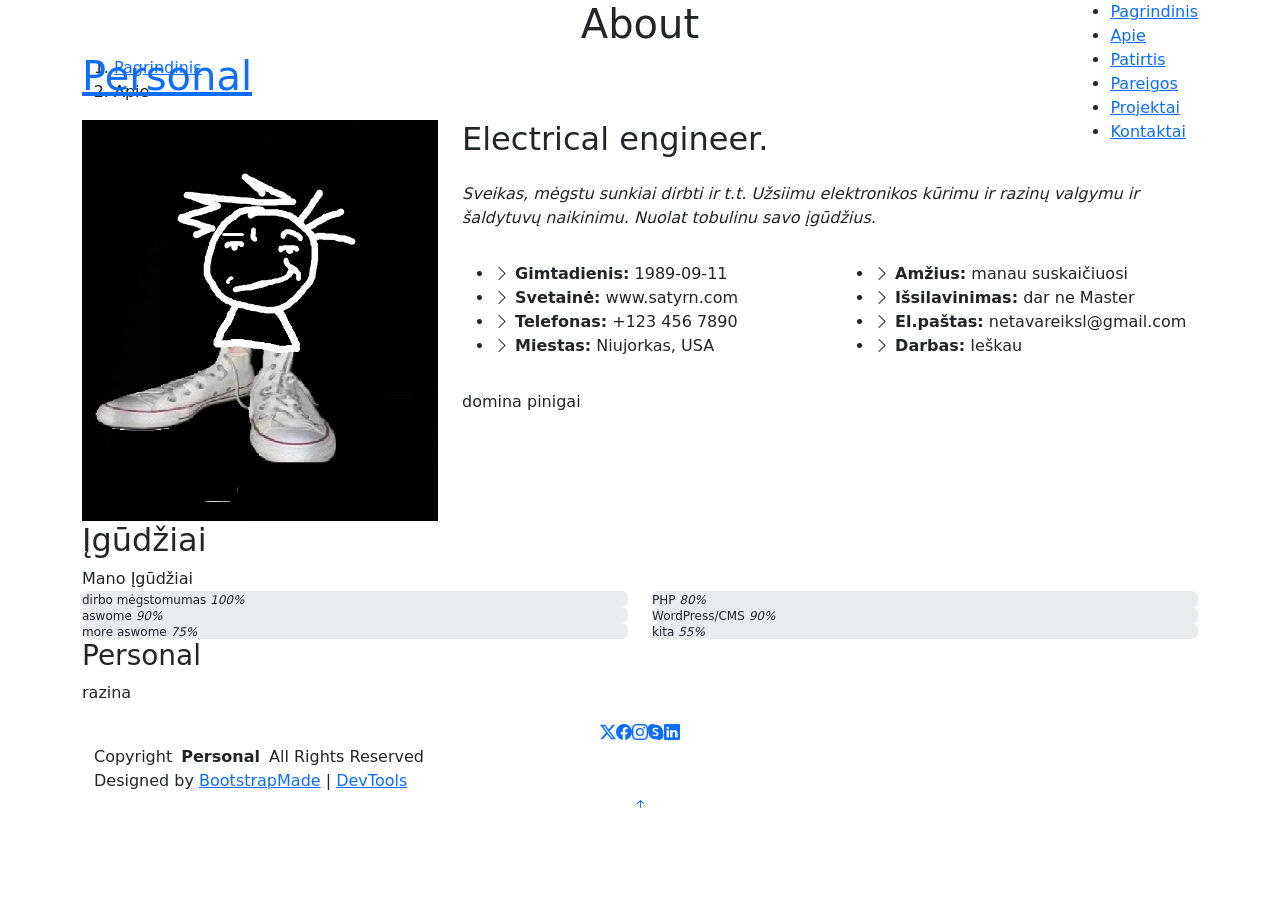
==== commit fce871c5: "Add files via upload" ====
--- a/about.html
+++ b/about.html
@@ -26,6 +26,7 @@
 
   <!-- Main CSS File -->
   <link href="assets/css/main.css" rel="stylesheet">
+  <link href="assets/css/costom.css" rel="stylesheet">
 
   <!-- =======================================================
   * Template Name: Personal
--- a/assets/css/main.css
+++ b/assets/css/main.css
@@ -1473,4 +1473,4 @@
 
 .contact .php-email-form button[type=submit]:hover {
   background: color-mix(in srgb, var(--accent-color), transparent 20%);
-}
+}
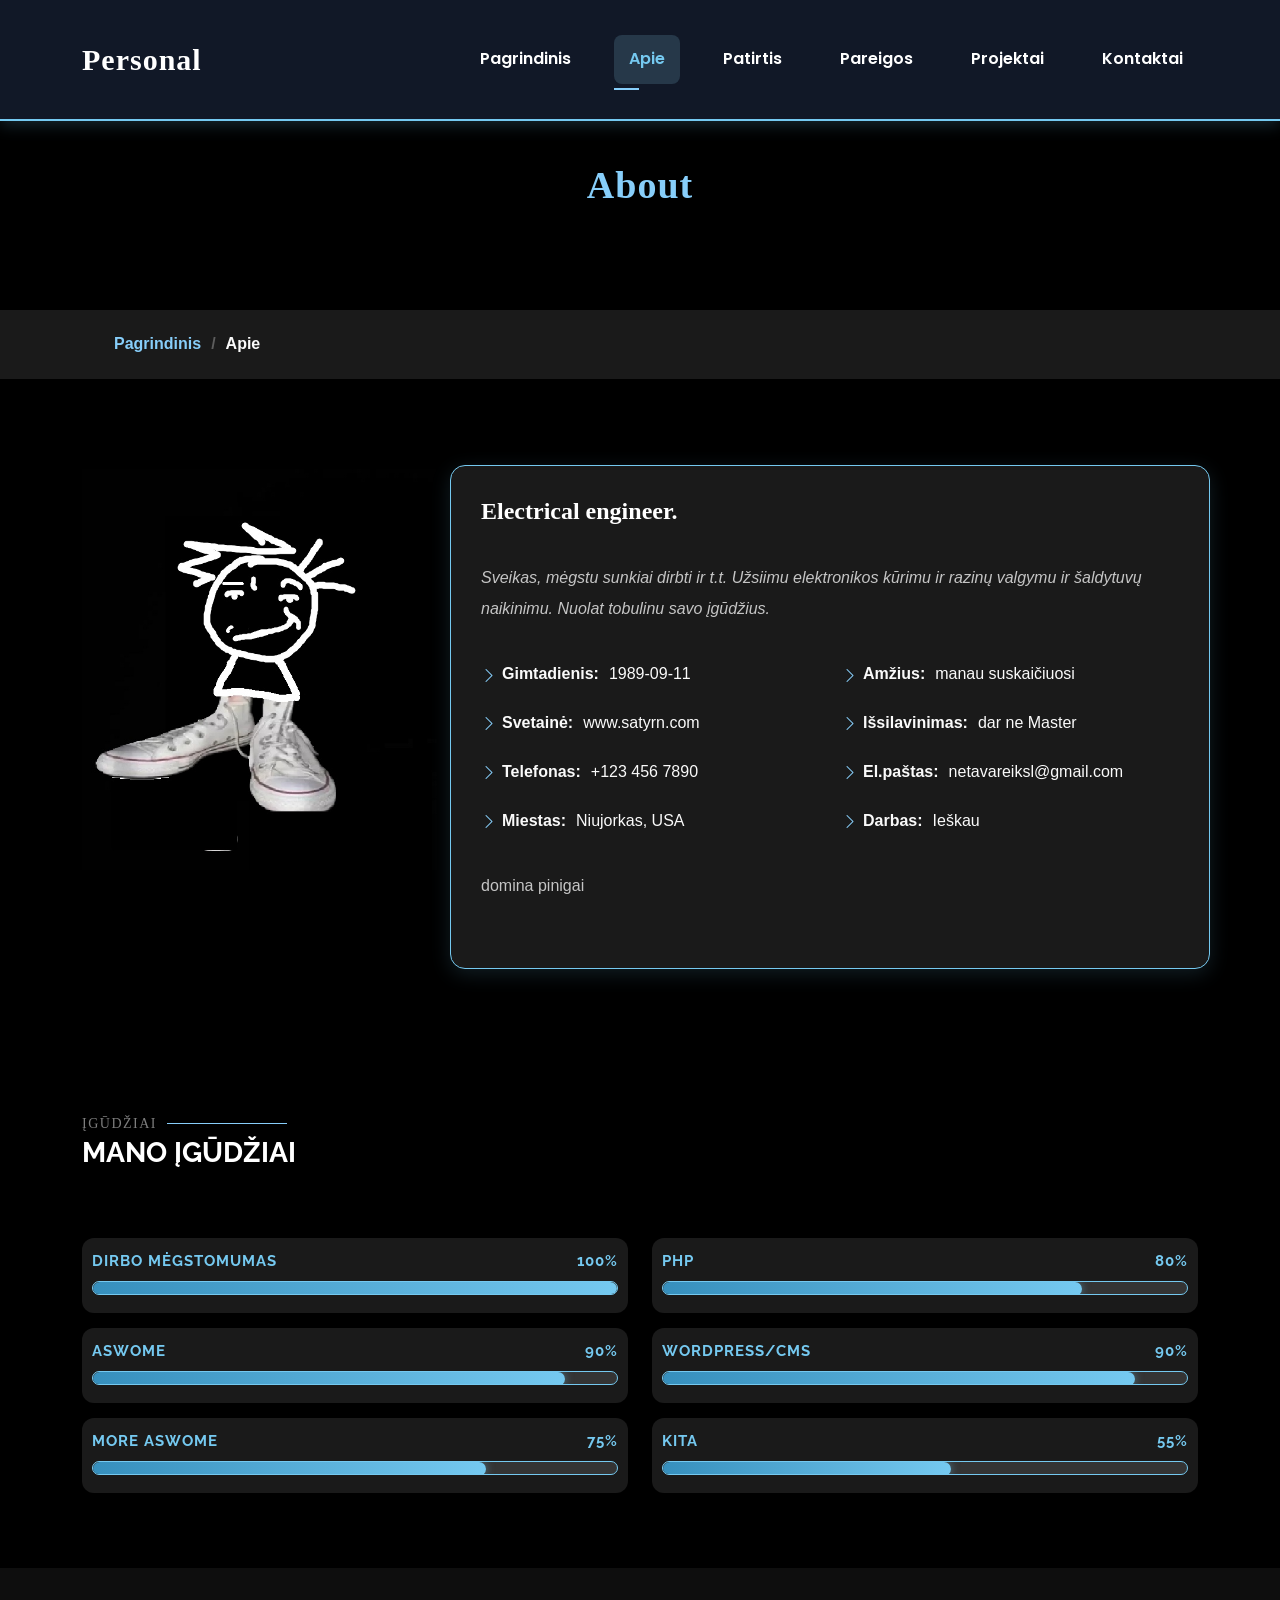
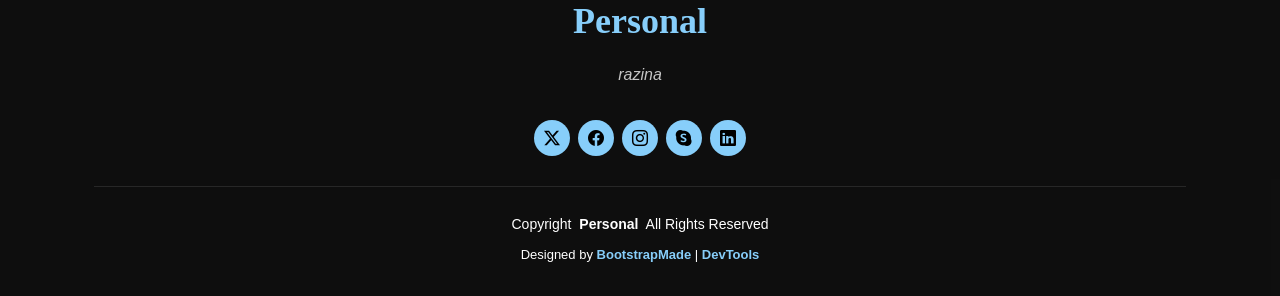
==== commit fc5653de: "Add files via upload" ====
--- a/about.html
+++ b/about.html
@@ -92,8 +92,12 @@
       <div class="container" data-aos="fade-up" data-aos-delay="100">
 
         <div class="row gy-4 justify-content-center">
-          <div class="col-lg-4">
-            <img src="assets/img/profile-img.jpg" class="img-fluid" alt="">
+          <div class="col-lg-4 profile-shape-container">
+            <div class="profile-shapes">
+              <div class="animated-circle"></div>
+              <div class="animated-triangle"></div>
+              <img src="assets/img/profile-img.jpg" class="img-fluid" alt="">
+            </div>
           </div>
           <div class="col-lg-8 content">
             <h2> Electrical engineer.</h2>
--- a/assets/css/main.css
+++ b/assets/css/main.css
@@ -22,7 +22,7 @@
   --background-color: #000000; /* Background color for the entire website, including individual sections */
   --default-color: #fafafa; /* Default color used for the majority of the text content across the entire website */
   --heading-color: #ffffff; /* Color for headings, subheadings and title throughout the website */
-  --accent-color: #18d26e; /* Accent color that represents your brand on the website. It's used for buttons, links, and other elements that need to stand out */
+  --accent-color: #00ff33; /* Accent color that represents your brand on the website. It's used for buttons, links, and other elements that need to stand out */
   --surface-color: #1a1a1a; /* The surface color is used as a background of boxed elements within sections, such as cards, icon boxes, or other elements that require a visual separation from the global background. */
   --contrast-color: #000000; /* Contrast color for text, ensuring readability against backgrounds of accent, heading, or default colors. */
 }
@@ -30,11 +30,11 @@
 /* Nav Menu Colors - The following color variables are used specifically for the navigation menu. They are separate from the global colors to allow for more customization options */
 :root {
   --nav-color: #fafafa;  /* The default color of the main navmenu links */
-  --nav-hover-color: #18d26e; /* Applied to main navmenu links when they are hovered over or active */
+  --nav-hover-color: #00ff08; /* Applied to main navmenu links when they are hovered over or active */
   --nav-mobile-background-color: #1a1a1a; /* Used as the background color for mobile navigation menu */
   --nav-dropdown-background-color: #1a1a1a; /* Used as the background color for dropdown items that appear when hovering over primary navigation items */
   --nav-dropdown-color: #fafafa; /* Used for navigation links of the dropdown items in the navigation menu. */
-  --nav-dropdown-hover-color: #18d26e; /* Similar to --nav-hover-color, this color is applied to dropdown navigation links when they are hovered over. */
+  --nav-dropdown-hover-color: #00ff2a; /* Similar to --nav-hover-color, this color is applied to dropdown navigation links when they are hovered over. */
 }
 
 /* Color Presets - These classes override global colors when applied to any section or element, providing reuse of the sam color scheme. */
@@ -1473,4 +1473,4 @@
 
 .contact .php-email-form button[type=submit]:hover {
   background: color-mix(in srgb, var(--accent-color), transparent 20%);
-}+}
--- a/assets/css/costom.css
+++ b/assets/css/costom.css
@@ -0,0 +1,346 @@
+
+body {
+    font-family: 'Montserrat', sans-serif;
+    font-size: 16px;
+    line-height: 1.8;
+    color: #d6d6d6;
+}
+
+h1, h2, h3, h4, h5, h6 {
+    font-family: 'Lora', serif;
+    color: #87CEFA;
+    font-weight: 700;
+    line-height: 1.3;
+    margin-bottom: 20px;
+}
+
+h1 {
+    font-size: 48px;
+    font-weight: 800;
+    color: #87CEFA;
+    letter-spacing: 1px;
+}
+
+h2 {
+    font-size: 36px;
+    color: #ffffff;
+    font-weight: 700;
+}
+
+h3 {
+    font-size: 28px;
+    color: #87CEFA;
+    font-weight: 600;
+}
+
+h4 {
+    font-size: 23px;
+    color: #eeeeee;
+    font-weight: 600;
+}
+
+h5 {
+    font-size: 19px;
+    color: #cccccc;
+    font-weight: 500;
+}
+
+h6 {
+    font-size: 16px;
+    color: #87CEFA;
+    font-weight: 500;
+    text-transform: uppercase;
+    letter-spacing: 1px;
+}
+
+p {
+    font-family: 'Montserrat', sans-serif;
+    font-size: 16px;
+    font-weight: 400;
+    line-height: 1.9;
+    color: #c5c5c5;
+    margin-bottom: 20px;
+}
+
+:root {
+    --accent-color: #87CEFA;
+    --nav-hover-color: #87CEFA;
+    --nav-dropdown-hover-color: #87CEFA;
+}
+
+button,
+.btn,
+input[type="submit"] {
+    background-color: #87CEFA;
+    color: #000000;
+    border: 2px solid #87CEFA;
+    border-radius: 30px;
+    padding: 12px 28px;
+    font-weight: 600;
+    transition: all 0.3s ease;
+    cursor: pointer;
+}
+
+button:hover,
+.btn:hover,
+input[type="submit"]:hover {
+    background-color: transparent;
+    color: #87CEFA;
+    border-color: #87CEFA;
+    transform: translateY(-3px);
+}
+
+button:active,
+.btn:active,
+input[type="submit"]:active {
+    background-color: #5DADE2;
+    transform: scale(0.95);
+}
+
+a {
+    color: #87CEFA;
+    text-decoration: none;
+    font-weight: 600;
+    transition: all 0.3s ease;
+}
+
+a:hover {
+    color: #B0E2FF;
+    text-decoration: underline;
+}
+
+a:active {
+    color: #5DADE2;
+}
+
+
+/* =================================
+   SECTIONS - SPACING AND LAYOUT
+================================= */
+
+/* Bendri sekcijų tarpai */
+section {
+    padding: 80px 0;
+}
+
+/* APIE */
+.about {
+    padding: 90px 0;
+}
+
+.about .content {
+    background-color: #1a1a1a;
+    padding: 30px;
+    margin-top: 20px;
+    border: 1px solid #75c9f0;
+    border-radius: 15px;
+    box-shadow: 0 5px 20px rgba(117, 201, 240, 0.15);
+}
+
+/* PATIRTIS */
+.resume {
+    padding: 90px 0;
+}
+
+.resume .resume-item {
+    background-color: #1a1a1a;
+    padding: 25px 25px 25px 30px;
+    margin: 20px 0;
+    border-left: 4px solid #75c9f0;
+    border-radius: 10px;
+    box-shadow: 0 5px 15px rgba(117, 201, 240, 0.12);
+}
+
+.resume .resume-title {
+    margin-bottom: 30px;
+    color: #75c9f0;
+}
+
+.portfolio {
+    padding: 90px 0;
+}
+
+.portfolio .portfolio-content {
+    border-radius: 15px;
+    overflow: hidden;
+    margin-bottom: 25px;
+    border: 2px solid #75c9f0;
+    box-shadow: 0 5px 20px rgba(117, 201, 240, 0.15);
+}
+
+.portfolio .portfolio-content img {
+    border-radius: 12px;
+}
+
+.about .row,
+.resume .row,
+.portfolio .row {
+    row-gap: 25px;
+}
+
+.header {
+    background-color: #111827;
+    padding: 20px 0;
+    border-bottom: 2px solid #75c9f0;
+    box-shadow: 0 4px 15px rgba(117, 201, 240, 0.2);
+}
+
+.navmenu a {
+    color: #ffffff;
+    font-size: 16px;
+    font-weight: 600;
+    padding: 10px 15px;
+    border-radius: 8px;
+    transition: 0.3s;
+}
+
+.navmenu a:hover,
+.navmenu .active {
+    color: #75c9f0;
+    background-color: #263849;
+    border-radius: 8px;
+}
+
+.skills .progress {
+    height: 75px;
+    margin-bottom: 15px;
+    padding: 10px;
+    background-color: #1a1a1a;
+    border-radius: 12px;
+}
+
+.skills .progress-bar-wrap {
+    height: 14px;
+    background-color: #343434;
+    border-radius: 20px;
+    overflow: hidden;
+    border: 1px solid #75c9f0;
+}
+
+.skills .progress-bar {
+    height: 14px;
+    background: linear-gradient(90deg, #368fbd, #75c9f0);
+    border-radius: 20px;
+    box-shadow: 0 0 10px rgba(117, 201, 240, 0.5);
+}
+
+.skills .progress .skill {
+    color: #75c9f0;
+    font-size: 15px;
+    font-weight: 700;
+    letter-spacing: 1px;
+}
+
+.services ul {
+    list-style: none;
+    padding-left: 0;
+}
+
+.services ul > li {
+    position: relative;
+    padding-left: 30px;
+    margin-bottom: 12px;
+}
+
+/* Pagrindinio sąrašo ženkliukas */
+.services ul > li::before {
+    content: "✓";
+    position: absolute;
+    left: 0;
+    top: 0;
+    color: #18a058;
+    font-weight: bold;
+    font-size: 18px;
+}
+
+.services ol {
+    list-style: none;
+    counter-reset: mano-numeris;
+    padding-left: 0;
+}
+
+.services ol > li {
+    counter-increment: mano-numeris;
+    position: relative;
+    padding-left: 45px;
+    margin-bottom: 15px;
+}
+
+/* Numeriai su apskritimu */
+.services ol > li::before {
+    content: counter(mano-numeris);
+    position: absolute;
+    left: 0;
+    top: -2px;
+    width: 28px;
+    height: 28px;
+    background-color: #18a058;
+    color: white;
+    border-radius: 50%;
+    text-align: center;
+    line-height: 28px;
+    font-weight: bold;
+}
+
+.services ul ul {
+    margin-top: 10px;
+    margin-left: 15px;
+    padding-left: 15px;
+    border-left: 3px solid #18a058;
+}
+
+.services ul ul > li {
+    padding-left: 25px;
+    margin-bottom: 8px;
+    color: #aaa;
+}
+
+/* Įdėtinio sąrašo ženkliukas */
+.services ul ul > li::before {
+    content: "◆";
+    color: #e0a800;
+    font-size: 12px;
+    left: 0;
+    top: 3px;
+}
+
+.services table {
+    width: 100%;
+    border-collapse: collapse;
+    text-align: center;
+    margin-top: 20px;
+}
+
+/* Vienodi langelių vidiniai tarpai */
+.services table th,
+.services table td {
+    padding: 15px;
+    text-align: center;
+    vertical-align: middle;
+    border: 1px solid #444;
+}
+
+.services table thead th {
+    background-color: #0d00ff;
+    color: white;
+    font-weight: bold;
+    font-size: 16px;
+    text-transform: uppercase;
+}
+
+/* Lyginės eilutės */
+.services table tbody tr:nth-child(even) {
+    background-color: #e8f5ee;
+    color: #222;
+}
+
+/* Nelyginės eilutės */
+.services table tbody tr:nth-child(odd) {
+    background-color: #ffffff;
+    color: #222;
+}
+
+.services table tbody tr:hover {
+    background-color: #c5e8d4;
+    transition: background-color 0.3s ease;
+}
